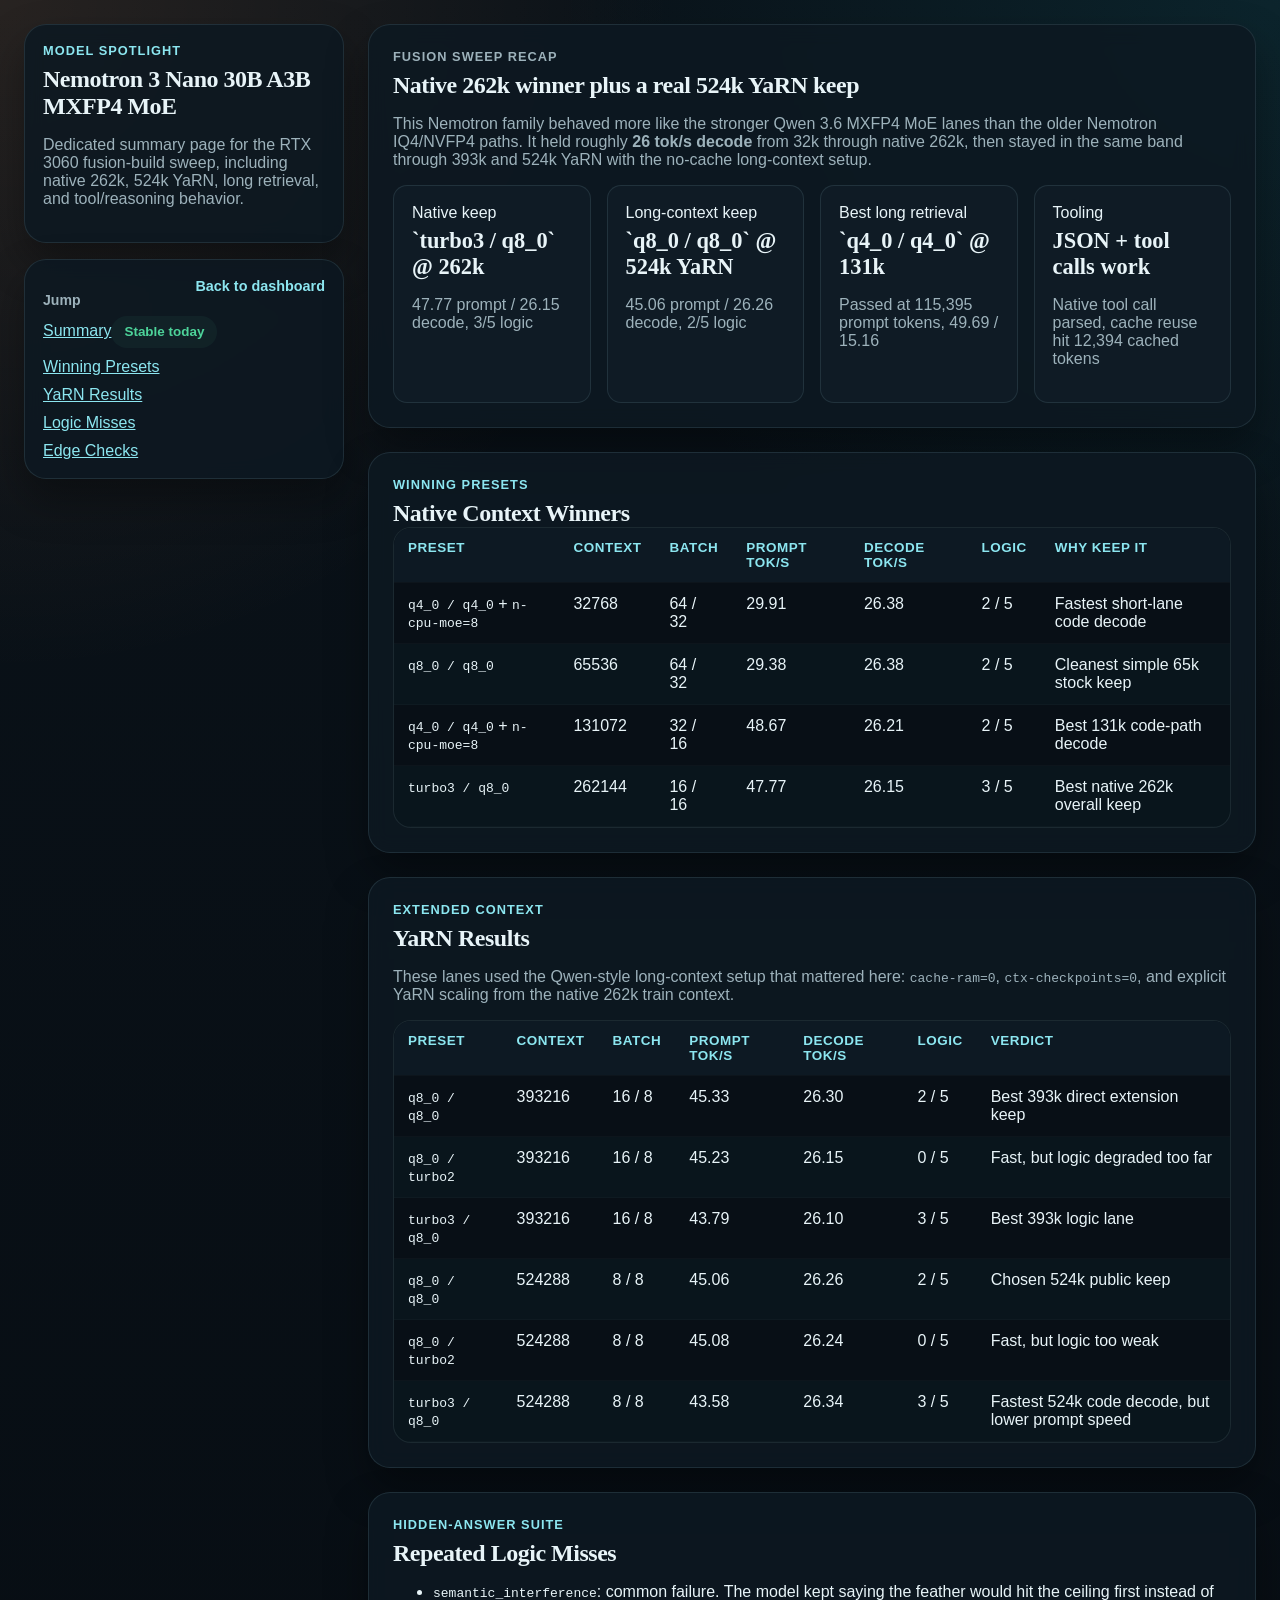
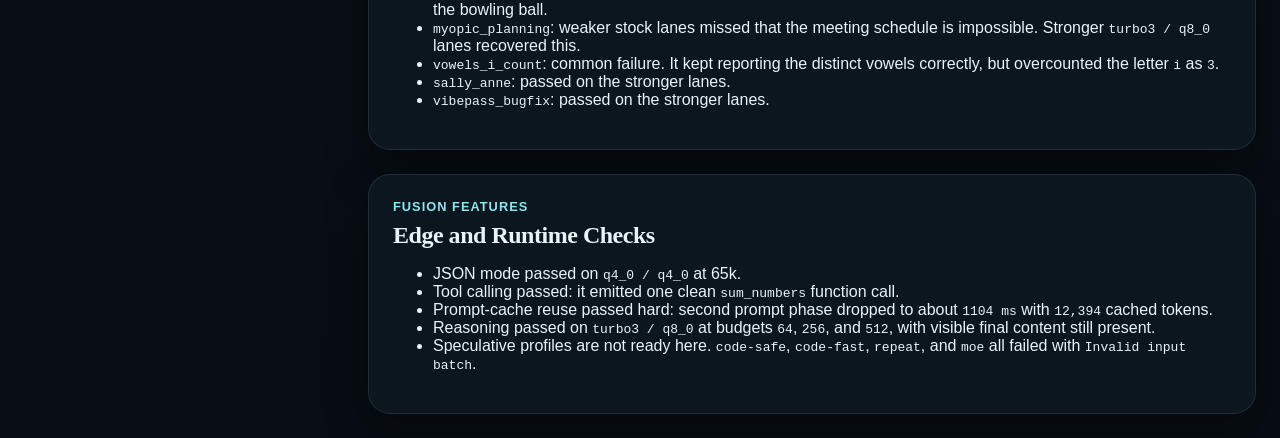
==== nemotron-3-nano-30b-a3b-mxfp4-moe.html @ 2612f82b "Add Nemotron Nano 30B MXFP4 MoE results page" ====
<!DOCTYPE html>
<html lang="en">
<head>
  <meta charset="UTF-8">
  <meta name="viewport" content="width=device-width, initial-scale=1.0">
  <meta http-equiv="Content-Security-Policy" content="default-src 'self'; style-src 'self'; img-src 'self' data:; object-src 'none'; base-uri 'self'; form-action 'none'; frame-ancestors 'none'; upgrade-insecure-requests">
  <meta name="referrer" content="strict-origin-when-cross-origin">
  <meta name="color-scheme" content="dark">
  <title>Nemotron 3 Nano 30B A3B MXFP4 MoE</title>
  <link rel="stylesheet" href="./styles.css">
</head>
<body>
  <div class="page-shell">
    <aside class="sidebar">
      <div class="brand-block">
        <p class="eyebrow">model spotlight</p>
        <h1>Nemotron 3 Nano 30B A3B MXFP4 MoE</h1>
        <p class="sidebar-copy">
          Dedicated summary page for the RTX 3060 fusion-build sweep, including native 262k, 524k YaRN, long retrieval, and tool/reasoning behavior.
        </p>
      </div>
      <section class="nav-panel">
        <div class="panel-header">
          <p class="panel-title">Jump</p>
          <a href="./index.html" class="mini-link">Back to dashboard</a>
        </div>
        <nav class="family-nav">
          <a class="family-link" href="#summary"><span>Summary</span><span class="nav-badge status-stable-today">Stable today</span></a>
          <a class="family-link" href="#winners"><span>Winning Presets</span></a>
          <a class="family-link" href="#yarn"><span>YaRN Results</span></a>
          <a class="family-link" href="#logic"><span>Logic Misses</span></a>
          <a class="family-link" href="#edge"><span>Edge Checks</span></a>
        </nav>
      </section>
    </aside>

    <main class="content">
      <section class="card hero" id="summary">
        <div class="hero-copy">
          <p class="eyebrow">Fusion sweep recap</p>
          <h2>Native 262k winner plus a real 524k YaRN keep</h2>
          <p>
            This Nemotron family behaved more like the stronger Qwen 3.6 MXFP4 MoE lanes than the older Nemotron IQ4/NVFP4 paths. It held roughly <strong>26 tok/s decode</strong> from 32k through native 262k, then stayed in the same band through 393k and 524k YaRN with the no-cache long-context setup.
          </p>
        </div>
        <div class="summary-grid">
          <article class="summary-card">
            <span>Native keep</span>
            <strong>`turbo3 / q8_0` @ 262k</strong>
            <p class="muted">47.77 prompt / 26.15 decode, 3/5 logic</p>
          </article>
          <article class="summary-card">
            <span>Long-context keep</span>
            <strong>`q8_0 / q8_0` @ 524k YaRN</strong>
            <p class="muted">45.06 prompt / 26.26 decode, 2/5 logic</p>
          </article>
          <article class="summary-card">
            <span>Best long retrieval</span>
            <strong>`q4_0 / q4_0` @ 131k</strong>
            <p class="muted">Passed at 115,395 prompt tokens, 49.69 / 15.16</p>
          </article>
          <article class="summary-card">
            <span>Tooling</span>
            <strong>JSON + tool calls work</strong>
            <p class="muted">Native tool call parsed, cache reuse hit 12,394 cached tokens</p>
          </article>
        </div>
      </section>

      <section class="card" id="winners">
        <div class="section-head">
          <div>
            <p class="eyebrow">Winning presets</p>
            <h2>Native Context Winners</h2>
          </div>
        </div>
        <div class="table-wrap">
          <table>
            <thead>
              <tr>
                <th>Preset</th>
                <th>Context</th>
                <th>Batch</th>
                <th>Prompt tok/s</th>
                <th>Decode tok/s</th>
                <th>Logic</th>
                <th>Why keep it</th>
              </tr>
            </thead>
            <tbody>
              <tr>
                <td><code>q4_0 / q4_0</code> + <code>n-cpu-moe=8</code></td>
                <td>32768</td>
                <td>64 / 32</td>
                <td>29.91</td>
                <td>26.38</td>
                <td>2 / 5</td>
                <td>Fastest short-lane code decode</td>
              </tr>
              <tr>
                <td><code>q8_0 / q8_0</code></td>
                <td>65536</td>
                <td>64 / 32</td>
                <td>29.38</td>
                <td>26.38</td>
                <td>2 / 5</td>
                <td>Cleanest simple 65k stock keep</td>
              </tr>
              <tr>
                <td><code>q4_0 / q4_0</code> + <code>n-cpu-moe=8</code></td>
                <td>131072</td>
                <td>32 / 16</td>
                <td>48.67</td>
                <td>26.21</td>
                <td>2 / 5</td>
                <td>Best 131k code-path decode</td>
              </tr>
              <tr>
                <td><code>turbo3 / q8_0</code></td>
                <td>262144</td>
                <td>16 / 16</td>
                <td>47.77</td>
                <td>26.15</td>
                <td>3 / 5</td>
                <td>Best native 262k overall keep</td>
              </tr>
            </tbody>
          </table>
        </div>
      </section>

      <section class="card" id="yarn">
        <div class="section-head">
          <div>
            <p class="eyebrow">Extended context</p>
            <h2>YaRN Results</h2>
          </div>
        </div>
        <p class="muted">
          These lanes used the Qwen-style long-context setup that mattered here: <code>cache-ram=0</code>, <code>ctx-checkpoints=0</code>, and explicit YaRN scaling from the native 262k train context.
        </p>
        <div class="table-wrap">
          <table>
            <thead>
              <tr>
                <th>Preset</th>
                <th>Context</th>
                <th>Batch</th>
                <th>Prompt tok/s</th>
                <th>Decode tok/s</th>
                <th>Logic</th>
                <th>Verdict</th>
              </tr>
            </thead>
            <tbody>
              <tr>
                <td><code>q8_0 / q8_0</code></td>
                <td>393216</td>
                <td>16 / 8</td>
                <td>45.33</td>
                <td>26.30</td>
                <td>2 / 5</td>
                <td>Best 393k direct extension keep</td>
              </tr>
              <tr>
                <td><code>q8_0 / turbo2</code></td>
                <td>393216</td>
                <td>16 / 8</td>
                <td>45.23</td>
                <td>26.15</td>
                <td>0 / 5</td>
                <td>Fast, but logic degraded too far</td>
              </tr>
              <tr>
                <td><code>turbo3 / q8_0</code></td>
                <td>393216</td>
                <td>16 / 8</td>
                <td>43.79</td>
                <td>26.10</td>
                <td>3 / 5</td>
                <td>Best 393k logic lane</td>
              </tr>
              <tr>
                <td><code>q8_0 / q8_0</code></td>
                <td>524288</td>
                <td>8 / 8</td>
                <td>45.06</td>
                <td>26.26</td>
                <td>2 / 5</td>
                <td>Chosen 524k public keep</td>
              </tr>
              <tr>
                <td><code>q8_0 / turbo2</code></td>
                <td>524288</td>
                <td>8 / 8</td>
                <td>45.08</td>
                <td>26.24</td>
                <td>0 / 5</td>
                <td>Fast, but logic too weak</td>
              </tr>
              <tr>
                <td><code>turbo3 / q8_0</code></td>
                <td>524288</td>
                <td>8 / 8</td>
                <td>43.58</td>
                <td>26.34</td>
                <td>3 / 5</td>
                <td>Fastest 524k code decode, but lower prompt speed</td>
              </tr>
            </tbody>
          </table>
        </div>
      </section>

      <section class="card" id="logic">
        <div class="section-head">
          <div>
            <p class="eyebrow">Hidden-answer suite</p>
            <h2>Repeated Logic Misses</h2>
          </div>
        </div>
        <ul>
          <li><code>semantic_interference</code>: common failure. The model kept saying the feather would hit the ceiling first instead of the bowling ball.</li>
          <li><code>myopic_planning</code>: weaker stock lanes missed that the meeting schedule is impossible. Stronger <code>turbo3 / q8_0</code> lanes recovered this.</li>
          <li><code>vowels_i_count</code>: common failure. It kept reporting the distinct vowels correctly, but overcounted the letter <code>i</code> as <code>3</code>.</li>
          <li><code>sally_anne</code>: passed on the stronger lanes.</li>
          <li><code>vibepass_bugfix</code>: passed on the stronger lanes.</li>
        </ul>
      </section>

      <section class="card" id="edge">
        <div class="section-head">
          <div>
            <p class="eyebrow">Fusion features</p>
            <h2>Edge and Runtime Checks</h2>
          </div>
        </div>
        <ul>
          <li>JSON mode passed on <code>q4_0 / q4_0</code> at 65k.</li>
          <li>Tool calling passed: it emitted one clean <code>sum_numbers</code> function call.</li>
          <li>Prompt-cache reuse passed hard: second prompt phase dropped to about <code>1104 ms</code> with <code>12,394</code> cached tokens.</li>
          <li>Reasoning passed on <code>turbo3 / q8_0</code> at budgets <code>64</code>, <code>256</code>, and <code>512</code>, with visible final content still present.</li>
          <li>Speculative profiles are not ready here. <code>code-safe</code>, <code>code-fast</code>, <code>repeat</code>, and <code>moe</code> all failed with <code>Invalid input batch</code>.</li>
        </ul>
      </section>
    </main>
  </div>
</body>
</html>
---- styles.css ----
:root {
  --bg: #071018;
  --panel: rgba(13, 24, 33, 0.88);
  --panel-strong: #0f1b25;
  --text: #e8f4f8;
  --muted: #9db2bb;
  --border: rgba(119, 153, 168, 0.18);
  --accent: #1aa8b8;
  --accent-soft: rgba(26, 168, 184, 0.14);
  --accent-strong: #8ce6f0;
  --warm: #ff9f5c;
  --ok: #4dd39a;
  --warn: #ffbf75;
  --risk: #ff7b90;
  --shadow: 0 20px 42px rgba(0, 0, 0, 0.34);
  --radius: 22px;
  --radius-small: 14px;
  --font-display: "Fraunces", "Iowan Old Style", "Palatino Linotype", "Book Antiqua", serif;
  --font-body: "Atkinson Hyperlegible", "IBM Plex Sans", "Avenir Next", "Segoe UI", sans-serif;
}

* {
  box-sizing: border-box;
}

html {
  scroll-behavior: smooth;
}

body {
  margin: 0;
  min-height: 100vh;
  color: var(--text);
  font-family: var(--font-body);
  background:
    radial-gradient(circle at top left, rgba(255, 159, 92, 0.12), transparent 28%),
    radial-gradient(circle at top right, rgba(26, 168, 184, 0.12), transparent 30%),
    linear-gradient(180deg, #0a1219 0%, #070d13 100%);
}

a {
  color: var(--accent-strong);
}

.page-shell {
  display: grid;
  grid-template-columns: minmax(260px, 320px) minmax(0, 1fr);
  gap: 24px;
  padding: 24px;
}

.sidebar {
  position: sticky;
  top: 24px;
  align-self: start;
  display: grid;
  gap: 16px;
  max-height: calc(100vh - 48px);
  grid-template-rows: auto auto auto minmax(0, 1fr) auto;
  min-height: 0;
}

.brand-block,
.search-panel,
.filter-panel,
.nav-panel,
.sidebar-note,
.card,
.model-card {
  background: var(--panel);
  border: 1px solid var(--border);
  border-radius: var(--radius);
  box-shadow: var(--shadow);
  backdrop-filter: blur(10px);
}

.brand-block,
.search-panel,
.filter-panel,
.nav-panel,
.sidebar-note {
  padding: 18px;
}

.brand-block h1,
.content h2,
.family-header h2,
.model-head h3 {
  margin: 0;
  font-family: var(--font-display);
  font-weight: 600;
  letter-spacing: -0.02em;
}

.content {
  display: grid;
  gap: 24px;
}

.card,
.family-card,
.model-card {
  padding: 24px;
}

.eyebrow {
  margin: 0 0 8px;
  color: var(--accent-strong);
  font-size: 0.8rem;
  font-weight: 700;
  letter-spacing: 0.08em;
  text-transform: uppercase;
}

.sidebar-copy,
.hero-copy p,
.section-copy,
.family-summary,
.model-summary,
.panel-title,
.sidebar-note p,
.muted {
  color: var(--muted);
}

.search-panel span,
.panel-title {
  display: block;
  margin-bottom: 8px;
  font-size: 0.88rem;
  font-weight: 700;
}

.search-panel input {
  width: 100%;
  padding: 12px 14px;
  border: 1px solid var(--border);
  border-radius: 999px;
  background: rgba(7, 16, 24, 0.88);
  color: var(--text);
  font: inherit;
}

.search-panel input::placeholder {
  color: rgba(157, 178, 187, 0.78);
}

.filter-row,
.badge-row,
.meta-row,
.pill-row,
.hero-links,
.section-links {
  display: flex;
  flex-wrap: wrap;
  gap: 10px;
}

.filter-button,
.status-pill,
.metric-pill,
.table-pill,
.nav-badge {
  display: inline-flex;
  align-items: center;
  gap: 8px;
  padding: 8px 12px;
  border-radius: 999px;
  border: 1px solid transparent;
  font-size: 0.84rem;
  font-weight: 700;
  line-height: 1;
}

.filter-button {
  cursor: pointer;
  background: rgba(10, 19, 27, 0.76);
  border-color: var(--border);
  color: var(--muted);
}

.filter-button.active {
  background: var(--accent);
  color: #061117;
  border-color: var(--accent);
}

.status-stable-today,
.status-pass,
.status-promote,
.status-winner,
.status-retrieval-pass,
 .status-stable-compact-ceiling,
 .status-best-short-lane,
 .status-best-extension-lane {
  background: rgba(45, 117, 88, 0.12);
  color: var(--ok);
}

.status-experimental-but-usable,
.status-usable,
.status-safe-alternative,
 .status-fallback-batch,
 .status-baseline,
 .status-strong-alternative,
 .status-coherent-fallback {
  background: rgba(29, 107, 115, 0.12);
  color: var(--accent-strong);
}

.status-present-in-code-but-not-ready,
.status-fail,
.status-regressed,
.status-not-usable,
 .status-risk,
 .status-broken {
  background: rgba(142, 63, 63, 0.12);
  color: var(--risk);
}

.status-warning,
.status-coherent-but-slower {
  background: rgba(171, 93, 34, 0.12);
  color: var(--warn);
}

.family-nav {
  display: grid;
  gap: 10px;
  overflow-y: auto;
  min-height: 0;
  padding-right: 6px;
}

.nav-panel {
  display: grid;
  grid-template-rows: auto minmax(0, 1fr);
  min-height: 0;
}

.nav-group {
  display: grid;
  gap: 10px;
  padding: 14px;
  border-radius: var(--radius-small);
  background: rgba(9, 18, 26, 0.82);
  border: 1px solid var(--border);
}

.nav-item {
  display: grid;
  gap: 8px;
  padding: 0;
  text-decoration: none;
  background: transparent;
  border: 0;
  color: inherit;
}

.nav-item:hover,
.nav-item:focus {
  transform: translateY(-1px);
}

.nav-model-list {
  display: grid;
  gap: 8px;
}

.nav-subitem {
  display: block;
  padding: 10px 12px;
  border-radius: 12px;
  text-decoration: none;
  background: rgba(255, 255, 255, 0.03);
  border: 1px solid rgba(140, 230, 240, 0.08);
  color: var(--muted);
  font-size: 0.92rem;
  line-height: 1.35;
}

.nav-subitem:hover,
.nav-subitem:focus {
  color: var(--text);
  border-color: rgba(140, 230, 240, 0.22);
  background: rgba(140, 230, 240, 0.06);
}

.nav-title {
  font-weight: 700;
}

.mini-link {
  font-size: 0.9rem;
  font-weight: 700;
  text-decoration: none;
}

.panel-header,
.section-head,
.family-header,
.model-head {
  display: flex;
  align-items: start;
  justify-content: space-between;
  gap: 16px;
}

.summary-grid,
.glossary-grid,
.recommended-grid,
.model-grid,
.metrics-grid,
.edge-grid,
.status-guide {
  display: grid;
  gap: 16px;
}

.summary-grid,
.recommended-grid,
.metrics-grid {
  grid-template-columns: repeat(auto-fit, minmax(180px, 1fr));
}

.glossary-grid,
.edge-grid,
.status-guide {
  grid-template-columns: repeat(auto-fit, minmax(220px, 1fr));
}

.summary-card,
.recommended-card,
.glossary-item,
.status-item,
.edge-item,
.metric-card {
  padding: 18px;
  border-radius: var(--radius-small);
  border: 1px solid var(--border);
  background: var(--panel-strong);
}

.summary-card strong,
.recommended-card strong,
.metric-card strong {
  display: block;
  margin-top: 6px;
  font-size: 1.4rem;
  font-family: var(--font-display);
}

.hero-links a,
.section-links a {
  display: inline-flex;
  align-items: center;
  gap: 8px;
  padding: 10px 14px;
  border-radius: 999px;
  border: 1px solid var(--border);
  background: rgba(10, 19, 27, 0.76);
  font-weight: 700;
  text-decoration: none;
}

.family-sections {
  display: grid;
  gap: 24px;
}

.family-card {
  display: grid;
  gap: 20px;
  background: rgba(10, 18, 26, 0.92);
  border: 1px solid rgba(26, 168, 184, 0.16);
  border-radius: 30px;
  box-shadow: var(--shadow);
}

.family-summary {
  max-width: 76ch;
  line-height: 1.6;
}

.family-highlight-list {
  margin: 0;
  padding-left: 20px;
  color: var(--muted);
}

.family-highlight-list li + li {
  margin-top: 8px;
}

.model-grid {
  grid-template-columns: repeat(auto-fit, minmax(320px, 1fr));
}

.model-card {
  display: grid;
  gap: 18px;
  background: rgba(15, 27, 37, 0.92);
  border-radius: 26px;
}

.setting-list,
.setting-list dd,
.setting-list dt {
  margin: 0;
}

.setting-list {
  display: grid;
  grid-template-columns: repeat(auto-fit, minmax(160px, 1fr));
  gap: 12px;
  padding: 0;
}

.setting-list div {
  padding: 12px 14px;
  border-radius: var(--radius-small);
  background: rgba(26, 168, 184, 0.08);
  border: 1px solid rgba(26, 168, 184, 0.12);
}

.setting-list dt {
  margin-bottom: 4px;
  font-size: 0.82rem;
  font-weight: 700;
  color: var(--accent-strong);
  text-transform: uppercase;
  letter-spacing: 0.04em;
}

.setting-list dd {
  font-weight: 600;
}

.table-block {
  display: grid;
  gap: 10px;
}

.table-title {
  display: flex;
  align-items: center;
  justify-content: space-between;
  gap: 12px;
}

.table-title h4 {
  margin: 0;
  font-size: 1rem;
}

.table-wrap {
  overflow-x: auto;
  border: 1px solid var(--border);
  border-radius: 18px;
  background: rgba(8, 15, 21, 0.82);
}

table {
  width: 100%;
  border-collapse: collapse;
  min-width: 640px;
}

th,
td {
  padding: 12px 14px;
  text-align: left;
  vertical-align: top;
  border-bottom: 1px solid rgba(66, 83, 89, 0.09);
}

th {
  position: sticky;
  top: 0;
  background: #0d1923;
  font-size: 0.84rem;
  text-transform: uppercase;
  letter-spacing: 0.04em;
  color: var(--accent-strong);
}

tbody tr:nth-child(even) {
  background: rgba(26, 168, 184, 0.04);
}

.value-note {
  display: block;
  margin-top: 4px;
  color: var(--muted);
  font-size: 0.88rem;
}

.empty-state {
  padding: 18px;
  border-radius: 18px;
  background: rgba(255, 191, 117, 0.08);
  color: var(--warn);
}

.noscript-banner {
  margin: 16px 24px 24px;
  padding: 14px 16px;
  border-radius: 18px;
  background: rgba(255, 123, 144, 0.12);
  color: var(--risk);
}

@media (max-width: 1100px) {
  .page-shell {
    grid-template-columns: 1fr;
  }

  .sidebar {
    position: static;
    max-height: none;
    grid-template-rows: none;
  }

  .nav-panel,
  .family-nav {
    min-height: auto;
  }
}

@media (max-width: 720px) {
  .page-shell {
    padding: 14px;
    gap: 14px;
  }

  .card,
  .family-card,
  .model-card,
  .brand-block,
  .search-panel,
  .filter-panel,
  .nav-panel,
  .sidebar-note {
    padding: 18px;
  }

  .model-grid {
    grid-template-columns: 1fr;
  }

  table {
    min-width: 560px;
  }
}
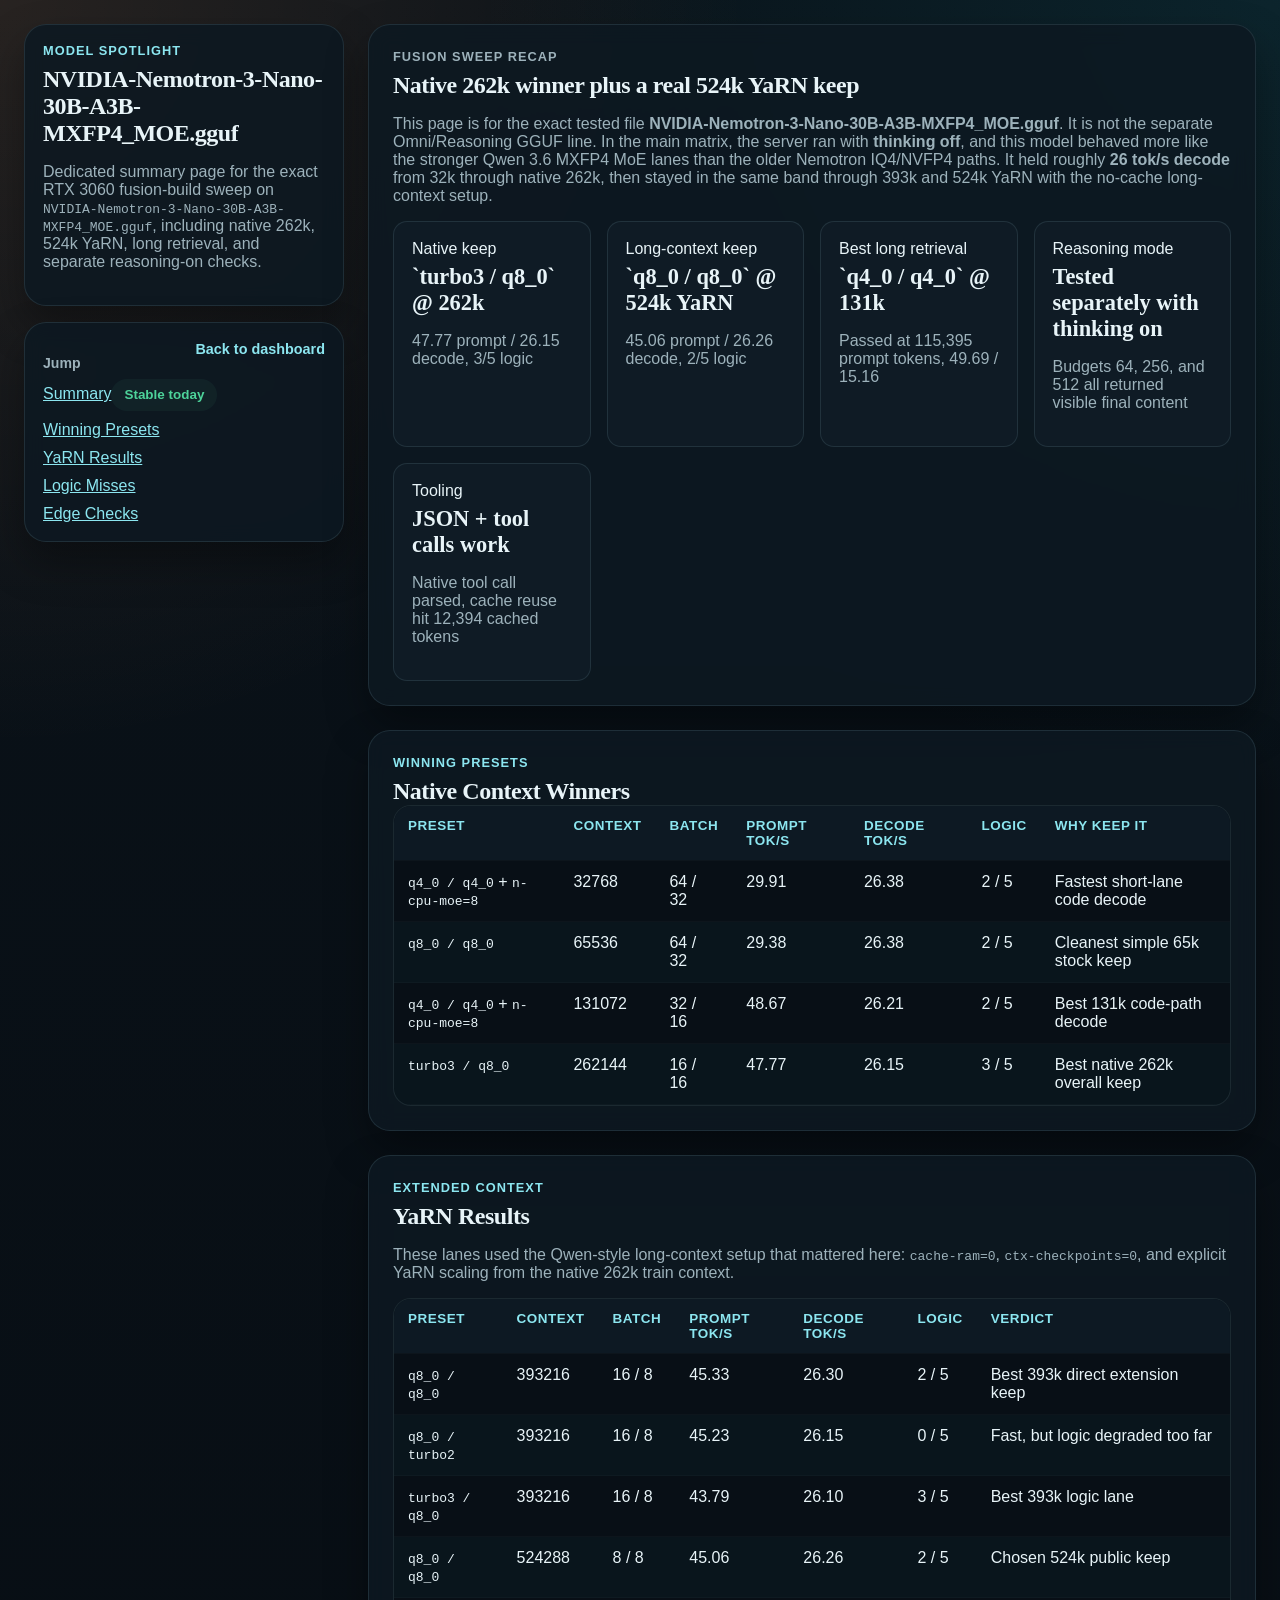
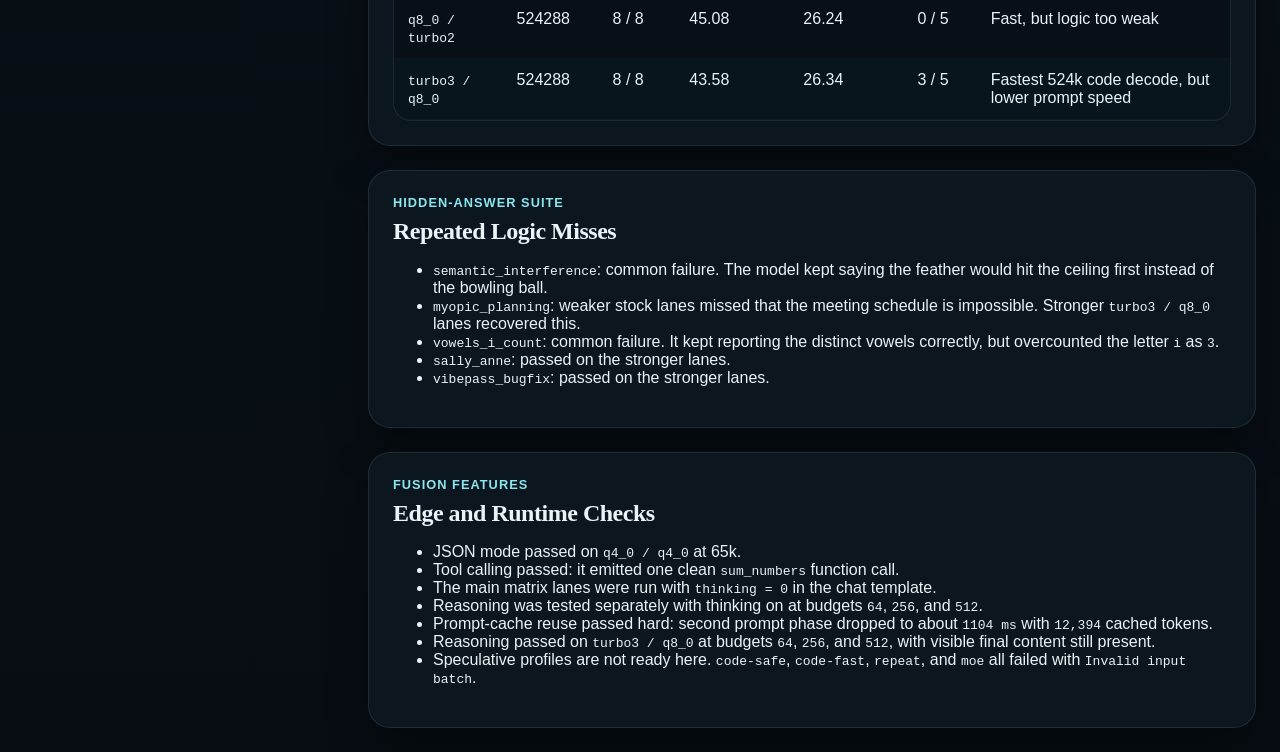
==== commit 58c8e579: "Clarify exact Nemotron GGUF and reasoning mode" ====
--- a/nemotron-3-nano-30b-a3b-mxfp4-moe.html
+++ b/nemotron-3-nano-30b-a3b-mxfp4-moe.html
@@ -6,7 +6,7 @@
   <meta http-equiv="Content-Security-Policy" content="default-src 'self'; style-src 'self'; img-src 'self' data:; object-src 'none'; base-uri 'self'; form-action 'none'; frame-ancestors 'none'; upgrade-insecure-requests">
   <meta name="referrer" content="strict-origin-when-cross-origin">
   <meta name="color-scheme" content="dark">
-  <title>Nemotron 3 Nano 30B A3B MXFP4 MoE</title>
+  <title>NVIDIA-Nemotron-3-Nano-30B-A3B-MXFP4_MOE.gguf</title>
   <link rel="stylesheet" href="./styles.css">
 </head>
 <body>
@@ -14,9 +14,9 @@
     <aside class="sidebar">
       <div class="brand-block">
         <p class="eyebrow">model spotlight</p>
-        <h1>Nemotron 3 Nano 30B A3B MXFP4 MoE</h1>
+        <h1>NVIDIA-Nemotron-3-Nano-30B-A3B-MXFP4_MOE.gguf</h1>
         <p class="sidebar-copy">
-          Dedicated summary page for the RTX 3060 fusion-build sweep, including native 262k, 524k YaRN, long retrieval, and tool/reasoning behavior.
+          Dedicated summary page for the exact RTX 3060 fusion-build sweep on <code>NVIDIA-Nemotron-3-Nano-30B-A3B-MXFP4_MOE.gguf</code>, including native 262k, 524k YaRN, long retrieval, and separate reasoning-on checks.
         </p>
       </div>
       <section class="nav-panel">
@@ -40,7 +40,7 @@
           <p class="eyebrow">Fusion sweep recap</p>
           <h2>Native 262k winner plus a real 524k YaRN keep</h2>
           <p>
-            This Nemotron family behaved more like the stronger Qwen 3.6 MXFP4 MoE lanes than the older Nemotron IQ4/NVFP4 paths. It held roughly <strong>26 tok/s decode</strong> from 32k through native 262k, then stayed in the same band through 393k and 524k YaRN with the no-cache long-context setup.
+            This page is for the exact tested file <strong>NVIDIA-Nemotron-3-Nano-30B-A3B-MXFP4_MOE.gguf</strong>. It is not the separate Omni/Reasoning GGUF line. In the main matrix, the server ran with <strong>thinking off</strong>, and this model behaved more like the stronger Qwen 3.6 MXFP4 MoE lanes than the older Nemotron IQ4/NVFP4 paths. It held roughly <strong>26 tok/s decode</strong> from 32k through native 262k, then stayed in the same band through 393k and 524k YaRN with the no-cache long-context setup.
           </p>
         </div>
         <div class="summary-grid">
@@ -58,6 +58,11 @@
             <span>Best long retrieval</span>
             <strong>`q4_0 / q4_0` @ 131k</strong>
             <p class="muted">Passed at 115,395 prompt tokens, 49.69 / 15.16</p>
+          </article>
+          <article class="summary-card">
+            <span>Reasoning mode</span>
+            <strong>Tested separately with thinking on</strong>
+            <p class="muted">Budgets 64, 256, and 512 all returned visible final content</p>
           </article>
           <article class="summary-card">
             <span>Tooling</span>
@@ -238,6 +243,8 @@
         <ul>
           <li>JSON mode passed on <code>q4_0 / q4_0</code> at 65k.</li>
           <li>Tool calling passed: it emitted one clean <code>sum_numbers</code> function call.</li>
+          <li>The main matrix lanes were run with <code>thinking = 0</code> in the chat template.</li>
+          <li>Reasoning was tested separately with thinking on at budgets <code>64</code>, <code>256</code>, and <code>512</code>.</li>
           <li>Prompt-cache reuse passed hard: second prompt phase dropped to about <code>1104 ms</code> with <code>12,394</code> cached tokens.</li>
           <li>Reasoning passed on <code>turbo3 / q8_0</code> at budgets <code>64</code>, <code>256</code>, and <code>512</code>, with visible final content still present.</li>
           <li>Speculative profiles are not ready here. <code>code-safe</code>, <code>code-fast</code>, <code>repeat</code>, and <code>moe</code> all failed with <code>Invalid input batch</code>.</li>
